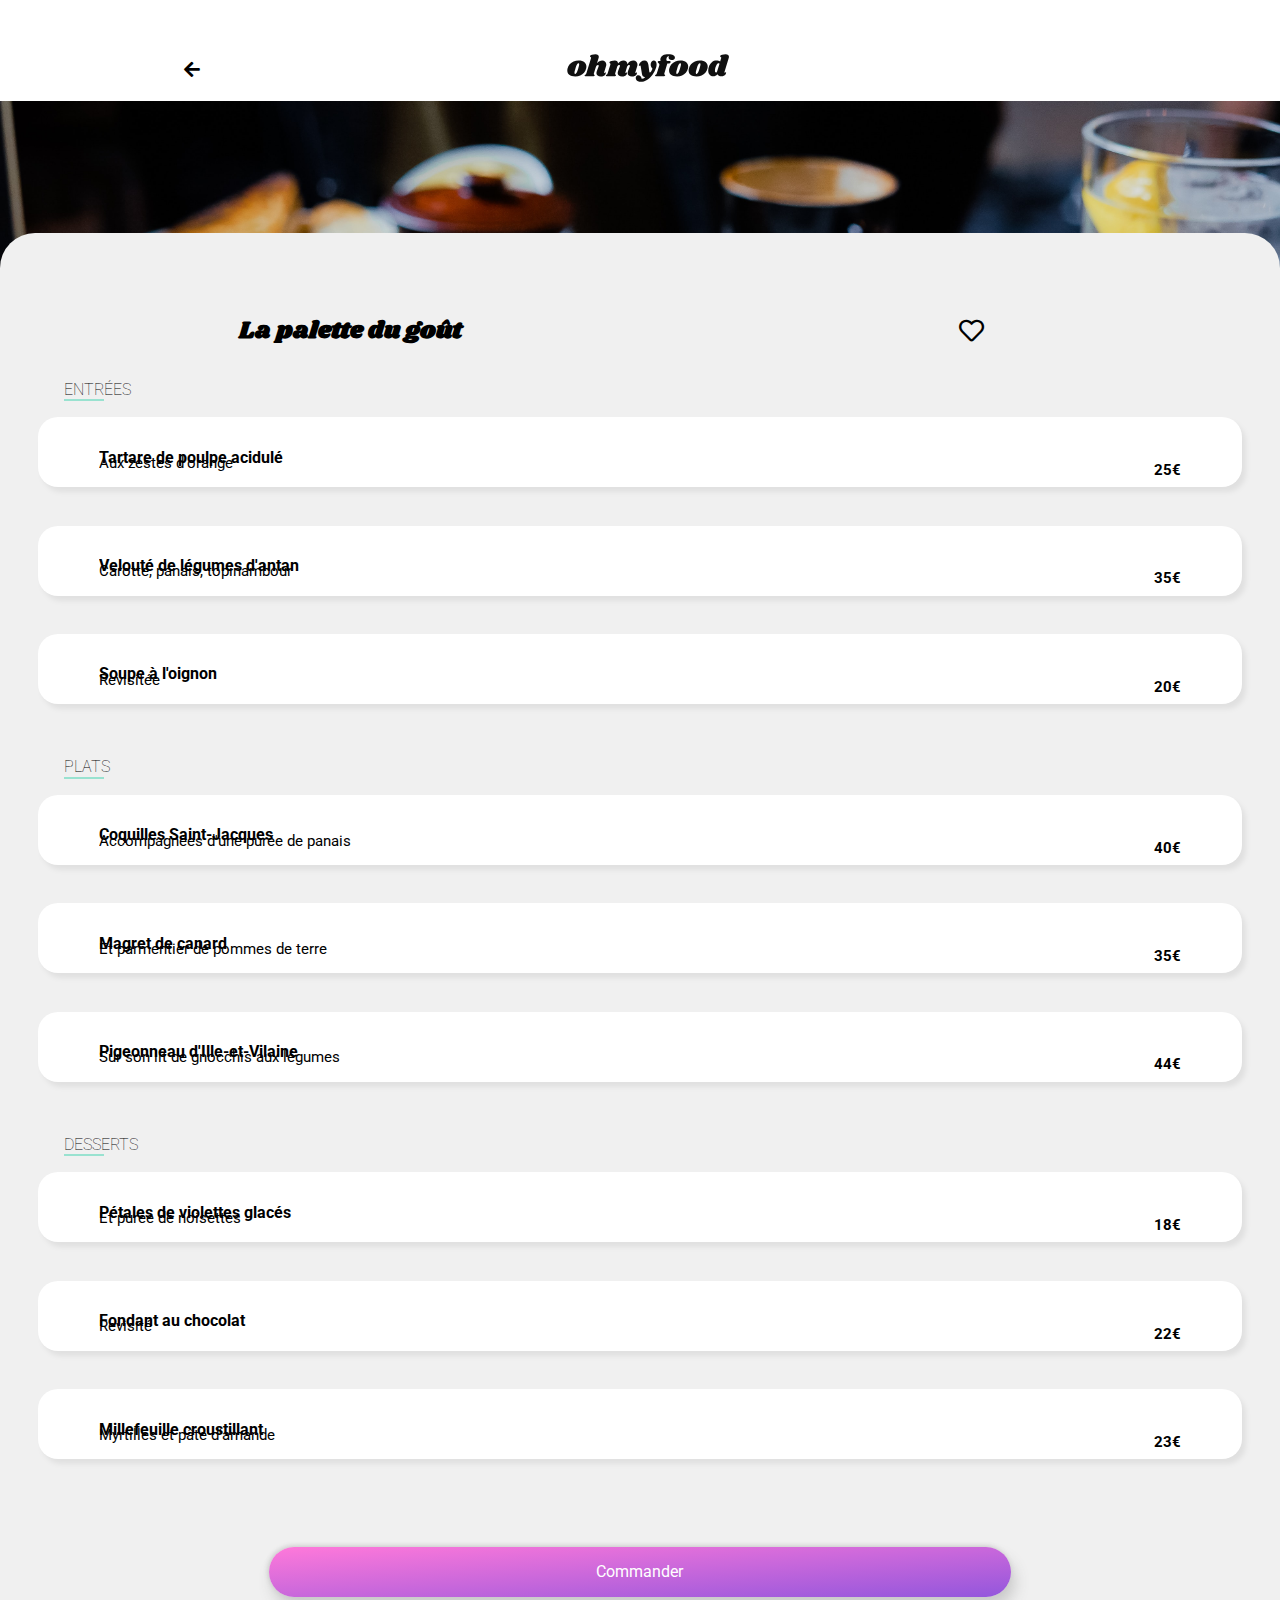
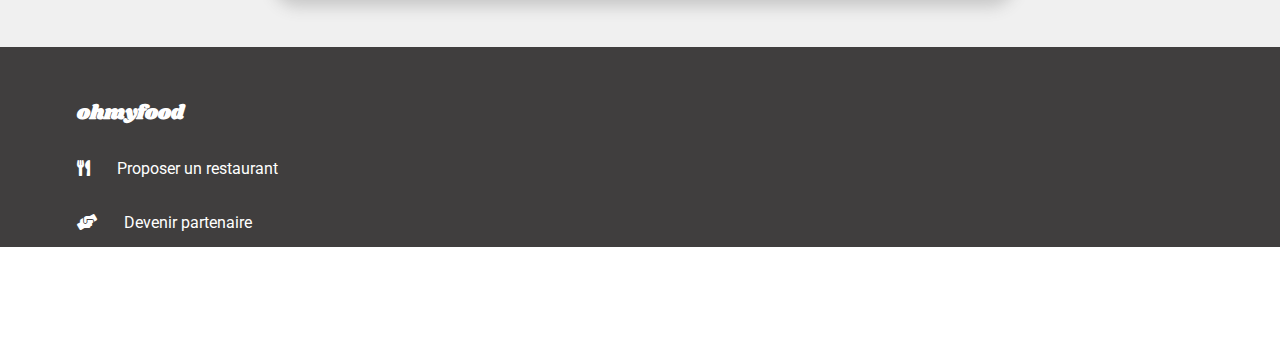
==== ohmyfood/html/ala_francaise.html @ 98b562d3 "correction setup loading spinner; ajout des autres menus" ====
<!DOCTYPE html>
<html lang="en">

<head>
    <meta charset="UTF-8">
    <meta http-equiv="X-UA-Compatible" content="IE=edge">
    <meta name="viewport" content="width=device-width , initial-scale=1.0">
    <link rel="stylesheet" href="../css/normalize.css">
    <link rel="stylesheet" href="../css/styles.css">
    <!--  <link rel="stylesheet" href="css/main.css">-->
    <link rel="stylesheet" href="https://cdnjs.cloudflare.com/ajax/libs/font-awesome/5.15.4/css/all.min.css">
    <title>Menu - La palette du goût</title>
</head>

<body>

    <header class="header_menu">
        <div class="retour">
            <a href="../index.html">
                <i class="fas fa-arrow-left arrow"></i>
            </a>
        </div>
        <div class="logo">
            <img src="../images/logo/ohmyfood@2x.svg" alt="logo Ohmyfood" class="ohmyfood" />
        </div>
        <div></div>

    </header>

    <main>
        <section class="menu_pic">
            <img src="../images/restaurants/ala_francaise.jpg" alt="palette_gout" class="menu_img">
        </section>
        <section class="menu">
            <div class="menu_title">
                <h2>La palette du goût</h2>
                <span class="fa-stack card_heart">
                    <i class="far fa-heart fa-stack-1x heartr"></i>
                    <i class="fas fa-heart fa-stack-1x hearts"></i>
                </span>
            </div>
            <h3>Entrées</h3>
            <div class="menu_part">

                <div class="menu_btn">
                    <div class="btn_txt">
                        <h4>Tartare de poulpe acidulé</h4>
                        <p>Aux zestes d'orange</p>
                    </div>
                    <div class="btn_price">
                        <h4>25€</h4>
                    </div>
                    <div class="btn_ck"><i class="fas fa-check-circle ck_circle"></i></div>
                </div>

                <div class="menu_btn">
                    <div class="btn_txt">
                        <h4>Velouté de légumes d'antan</h4>
                        <p>Carotte, panais, topinambour</p>
                    </div>
                     <div class="btn_price">
                        <h4>35€</h4>
                    </div>
                    <div class="btn_ck"><i class="fas fa-check-circle ck_circle"></i></div>
                </div>

                <div class="menu_btn">
                    <div class="btn_txt">
                        <h4>Soupe à l'oignon</h4>
                        <p>Revisitée</p>
                    </div>
                    <div class="btn_price">
                        <h4>20€</h4>
                    </div>
                    <div class="btn_ck"><i class="fas fa-check-circle ck_circle"></i></div>
                </div>
            </div>

            <h3>Plats</h3>
            <div class="menu_part">

                <div class="menu_btn">
                    <div class="btn_txt">
                        <h4>Coquilles Saint-Jacques</h4>
                        <p>Accompagnées d'une purée de panais</p>
                    </div>

                    <div class="btn_price">
                        <h4>40€</h4>
                    </div>
                    <div class="btn_ck"><i class="fas fa-check-circle ck_circle"></i></div>

                </div>
                <div class="menu_btn">
                    <div class="btn_txt">
                        <h4>Magret de canard</h4>
                        <p>Et parmentier de pommes de terre</p>
                    </div>
                    <div class="btn_price">
                        <h4>35€</h4>
                    </div>
                    <div class="btn_ck"><i class="fas fa-check-circle ck_circle"></i></div>
                </div>
                <div class="menu_btn">
                    <div class="btn_txt">
                        <h4>Pigeonneau d'Ille-et-Vilaine</h4>
                        <p>Sur son lit de gnocchis aux légumes</p>
                    </div>
                    <div class="btn_price">
                        <h4>44€</h4>
                    </div>
                    <div class="btn_ck"><i class="fas fa-check-circle ck_circle"></i></div>
                </div>
            </div>

            <h3>Desserts</h3>
            <div class="menu_part">

                <div class="menu_btn">
                    <div class="btn_txt">
                        <h4>Pétales de violettes glacés</h4>
                        <p>Et purée de noisettes</p>
                    </div>
                    <div class="btn_price">
                        <h4>18€</h4>
                    </div>
                    <div class="btn_ck"><i class="fas fa-check-circle ck_circle"></i></div>
                </div>
                <div class="menu_btn">
                    <div class="btn_txt">
                        <h4>Fondant au chocolat</h4>
                        <p>Revisité</p>
                    </div>

                    <div class="btn_price">
                        <h4>22€</h4>
                    </div>
                    <div class="btn_ck"><i class="fas fa-check-circle ck_circle"></i></div>

                </div>
                <div class="menu_btn">
                    <div class="btn_txt">
                        <h4>Millefeuille croustillant</h4>
                        <p>Myrtilles et pâte d'amande</p>
                    </div>
                    <div class="btn_price">
                        <h4>23€</h4>
                    </div>
                    <div class="btn_ck"><i class="fas fa-check-circle ck_circle"></i></div>
                </div>
            </div>

            <div class="command">
                <div class="menu_command">
                    <a href="#">
                        <p> Commander</p>
                    </a>
                </div>
            </div>



        </section>

    </main>

    <footer>
        <h2> ohmyfood </h2>

        <div class="foot_links">
            <a href="mailto:contact@ohmyfood.com"> <i class="fas fa-utensils utensils"></i> Proposer un restaurant</a>

        </div>
        <div class="foot_links">
            <a href="mailto:contact@ohmyfood.com"> <i class="fas fa-hands-helping partner"></i> Devenir partenaire</a>
        </div>
        <div class="foot_links"><a href="#"> Mentions légales</a> </div>
        <div class="foot_links"><a href="mailto:contact@ohmyfood.com"> Contact</a> </div>
    </footer>
</body>

</html>
---- ohmyfood/css/styles.css ----
@import url('https://fonts.googleapis.com/css?family=Roboto|Shrikhand');

body {

    font-family: 'Roboto', sans-serif;
}

* {
    box-sizing: border-box;
}

a {
    text-decoration: none;
    color: black;
}


/****************************/
/********** LOADING *********/
/********** SPINNER *********/
/****************************/

.body_spin {

    width: 100%;
    height:100vh;
    display: flex;
    background-color: white;
    justify-content: center;
    align-items: center;
    position: fixed;
    z-index: 2;
    top: 0;
    animation: hideload forwards;
    animation-delay: 2s;
    
}

.spinner {

    position: fixed;
    display: flex;
    justify-content: center;
    align-items: center;
    width: 250px;
    height: 250px;

}

.spinner-sector {

    border-radius: 50%;
    position: absolute;
    z-index: 3;
    width: 100%;
    height: 100%;
    border: 15px solid transparent;
    mix-blend-mode: overlay;

}

.spinner-text {
    animation: loading-opacity 2s ease-in-out infinite;
    font-size: 20px;
}

.spinner-sector-primary {

    animation: spinrotate 1.5s ease-out infinite;
    border-top: 15px solid #9356DC;


}

.spinner-sector-secondary {

    animation: spinrotate 1s ease-in infinite;
    border-top: 15px solid #FF79DA;

}

.spinner-sector-tertiary {
    animation: spinrotate 0.5s ease-in-out infinite;
    border-top: 15px solid #99E2D0;

}

@keyframes spinrotate {
    from {
        transform: rotate(0);
    }

    to {
        transform: rotate(360deg);
    }
}

@keyframes loading-opacity {

    0%,
    100% {
        opacity: 1;
    }

    25%,
    75% {
        opacity: 0.5;
    }

    50% {
        opacity: 0.1;
    }
}

@keyframes hideload {
    0% {
        transform: scale(1);
    }

    50% {
        transform: scale(1);
    }

    80% {
        transform: scale(1);
    }

    100% {
        transform: scale(0);
        height: 0px;
    }

}

/****************************/

header {
    height: 63px;
    display: flex;
    justify-content: center;
    align-items: center;
    margin-top: 3%;

}

.ohmyfood {
    height: 28px;
}

.header_menu {
    display: flex;
    justify-content: space-around;
}

.arrow {
    font-size: 18px;
}

.location {
    height: 50px;
    display: flex;
    justify-content: center;
    align-items: center;
    background-color: #e0e0e0;
    text-indent: 10px;
}

.explorer {
    height: 287px;
    background-color: #f0f0f0;

    display: flex;
    flex-direction: column;
    align-items: center;
}


.explorer_txt {
    text-align: center;
}

.explorer_txt h2 {
    width: 75%;
    margin: 10%;
    text-indent: 1%;
}

.explorer_txt p {
    text-indent: 2%;
}

.explorer_btn,
.menu_command {
    display: flex;
    justify-content: center;
    width: 58%;
    background-image: linear-gradient(to bottom right, #FF79DA, #9356DC);
    border-radius: 25px;
    height: 50px;
    box-shadow: 4px 10px 15px #c8c8c8, -1px -1px 5px #c8c8c8;

}

.explorer_btn p,
.menu_command p {
    color: white;
}

.command {
    height: 150px;
    display: flex;
    justify-content: center;
    align-items: center;
}

/* section fonctionnement */

.sec_fonction {
    height: 440px;
    margin-left: 5%;
    margin-top: 10%;

}

.fct_part {
    display: flex;
    align-items: center;
    margin-top: 5%;

}

.fct_btn {
    height: 75px;
    background-color: #f0f0f0;
    display: flex;
    align-items: center;
    justify-content: center;
    width: 90%;
    border-radius: 25px;
    box-shadow: 4px 5px 5px #e0e0e0;;
    font-weight: bold;
    cursor: pointer;
}

.list, .store {
   font-size: 18px;
   color: gray;
}

.mobile {

    font-size: 22px;  
    color: gray;
}  


.fct_btn p {
    margin-left: 10%;
    margin-right: 10%;
}

.fct_btn:hover {

    background-color: rgb(147, 86, 220, 0.1);

}

.fct_btn:hover>.fas {

    color: #9356DC;

}


.fct_nb {
    color: white;
    background-color: #9356DC;
    border-radius: 50%;

    padding: 6px;
    padding-left: 8px;
    padding-right: 8px;
    margin-right: -4%;
    z-index: 1;
}



/* restaurants */


.sec_restau {
    background-color: #f0f0f0;
    height: 1220px;
    width: 100%;
    padding-top: 5%;

}

.sec_restau h2 {
    margin-left: 5%;

}

.card {
    width: 90%;
    height: 255px;
    background-color: white;
    margin-left: 5%;
    margin-bottom: 5%;
    border-radius: 25px;
    position: relative;
    z-index: 0;
    box-shadow: 4px 10px 15px #c8c8c8, -1px -1px 5px #c8c8c8;
}


.card_img {
    width: 100%;
    height: 180px;
    border-top-left-radius: 25px;
    border-top-right-radius: 25px;
    object-fit: cover;


}

.nouveau {
    color: #0b916f;
    font-weight: bolder;
    padding-top: 8px;
    padding-bottom: 8px;
    padding-left: 13px;
    padding-right: 13px;
    font-size: 12px;
    background-color: #99e2d0;
    position: absolute;
    right: 5%;
    top: 5%;
}


.card_desc {
    display: flex;
    justify-content: space-between;
    align-items: center;
    margin-left: 5%;
    margin-top: -2%;
}

.card_txt h4 {


    margin-bottom: -10%;
}

.card_heart {
    font-size: 25px;
    margin-right: 3%;
    cursor: pointer;
}

/* heart solid */
.hearts {
    transform: scale(0);
}

/*heart regular */
.heartr {
    transform: scale(1);
}


.heartr:hover+.hearts {
    transform: scale(1);
    transition: transform 2s ease-in-out;
    background: -webkit-linear-gradient(to bottom right, #FF79DA, #9356DC);
    background: -moz-linear-gradient(to bottom right, #FF79DA, #9356DC);
    background: linear-gradient(to bottom right, #FF79DA, #9356DC);
    -webkit-background-clip: text;
    background-clip: text;
    -moz-background-clip: text;
    -webkit-text-fill-color: transparent;


}


.heartr:hover {
    transform: scale(0);
    color: rgb(147, 86, 220, 0.8);
    transition: transform 0.1s ease-in-out 2s;
}



/*******************************/
/******* Menu ******************/
/*******************************/

.menu h2 {

    font-family: 'Shrikhand';

}

.menu_title {
    display: flex;
    justify-content: space-around;
    align-content: center;
    align-items: center;

}

.menu_title .heart_menu {
    font-size: 25px;
}

.menu_pic {
    height: 260px;
}

.menu_img {

    width: 100%;
    object-fit: cover;
    position: relative;
    z-index: 0;
}

.menu {
    background-color: #f0f0f0;
    border-top-left-radius: 35px;
    border-top-right-radius: 35px;
    margin-top: -10%;
    padding-top: 5%;
    position: relative;
    z-index: 1;
}

.menu_part {
    display: flex;
    flex-direction: column;
    align-items: center;

}


/**************************************************/
/********** animation  apparition du menu *********/
/**************************************************/

@keyframes appear {
    0% {
        opacity: 0;
    }

    65% {
        opacity: 0.9;
    }

    100% {
        opacity: 1;
    }
}


.menu_btn {
    height: 70px;
    width: 94%;
    display: flex;
    background-color: white;
    justify-content: space-between;
    align-items: flex-end;
    margin-bottom: 3%;
    border-radius: 20px;
    animation: appear 1.5s ease-in-out both;
    animation-direction: normal;
    box-shadow: 4px 5px 5px #e0e0e0;
    cursor: pointer;
}

.menu_btn:nth-child(1) {
    animation-delay: 0.3s
}

.menu_btn:nth-child(2) {
    animation-delay: 0.8s
}

.menu_btn:nth-child(3) {
    animation-delay: 1.3s
}

.menu_btn:nth-child(4) {
    animation-delay: 1.8s
}

.menu h3 {
    font-size: 16px;
    font-weight: 100;
    text-transform: uppercase;
    margin-left: 5%;
}

.menu h3::after {
    content: "";
    display: block;
    background: #99E2D0;
    width: 40px;
    height: 2px;
}

.btn_price {
    margin-right: 3%;
}


.btn_txt {
    width: 75%;
    margin-left: 5%;

}

.btn_txt p {
    font-size: 15px;
    white-space: nowrap;
    overflow: hidden;
    text-overflow: ellipsis;


}

.btn_txt h4 {
    margin-bottom: -3%;
    white-space: nowrap;
    overflow: hidden;
    text-overflow: ellipsis;

}




/**************************************************/
/********** animation  check circle        *********/
/**************************************************/




.btn_price {
    
    margin-right: 5%;
    font-size: 15px;
    margin-bottom: -1%;

}

.menu_btn:hover .btn_price {
    animation: move 0.3s ease-in-out forwards;
}


@keyframes move {
    0% {
        transform: translateX(0px);
    }

    100% {
        transform: translateX(-70px);
    }

}

.btn_ck {

    height: 70px;
    position: absolute;
    right: 0;
    background: #99E2D0;
    display: flex;
    justify-content: center;
    align-items: center;
    border-radius: 0 20px 20px 0;
    opacity: 0;
    margin-right: 3%;

}


.menu_btn:hover .btn_ck {

    width: 16%;
    visibility: visible;
    opacity: 1;
    transition: all 0.3s ease-in-out;

}

.menu_btn:hover  .btn_txt {

    width: 62%;


}

.ck_circle {

    font-size: 25px;
    color: white;
}

@keyframes ckrotate {
    0% {
        transform: rotate(0deg);
    }

    100% {
        transform: rotate(360deg);
    }

}

.menu_btn:hover .ck_circle {
    opacity: 1;
    animation: ckrotate 0.6s ease-in-out;
}

/************************************/
/************************************/
/* footer */

footer {
    padding: 3%;
    padding-left: 6%;
    background-color: #403e3e;
    color: white;
    height: 200px;
}


footer h2 {

    font-family: 'Shrikhand';
    font-size: 20px;
}

.foot_links {

    margin-top: 3%;
}

.foot_links p {

    margin-left: 2%;
}



footer a:link,
footer a:visited {
    color: white;
}

.utensils,
.partner {
    padding-right: 2%;
}
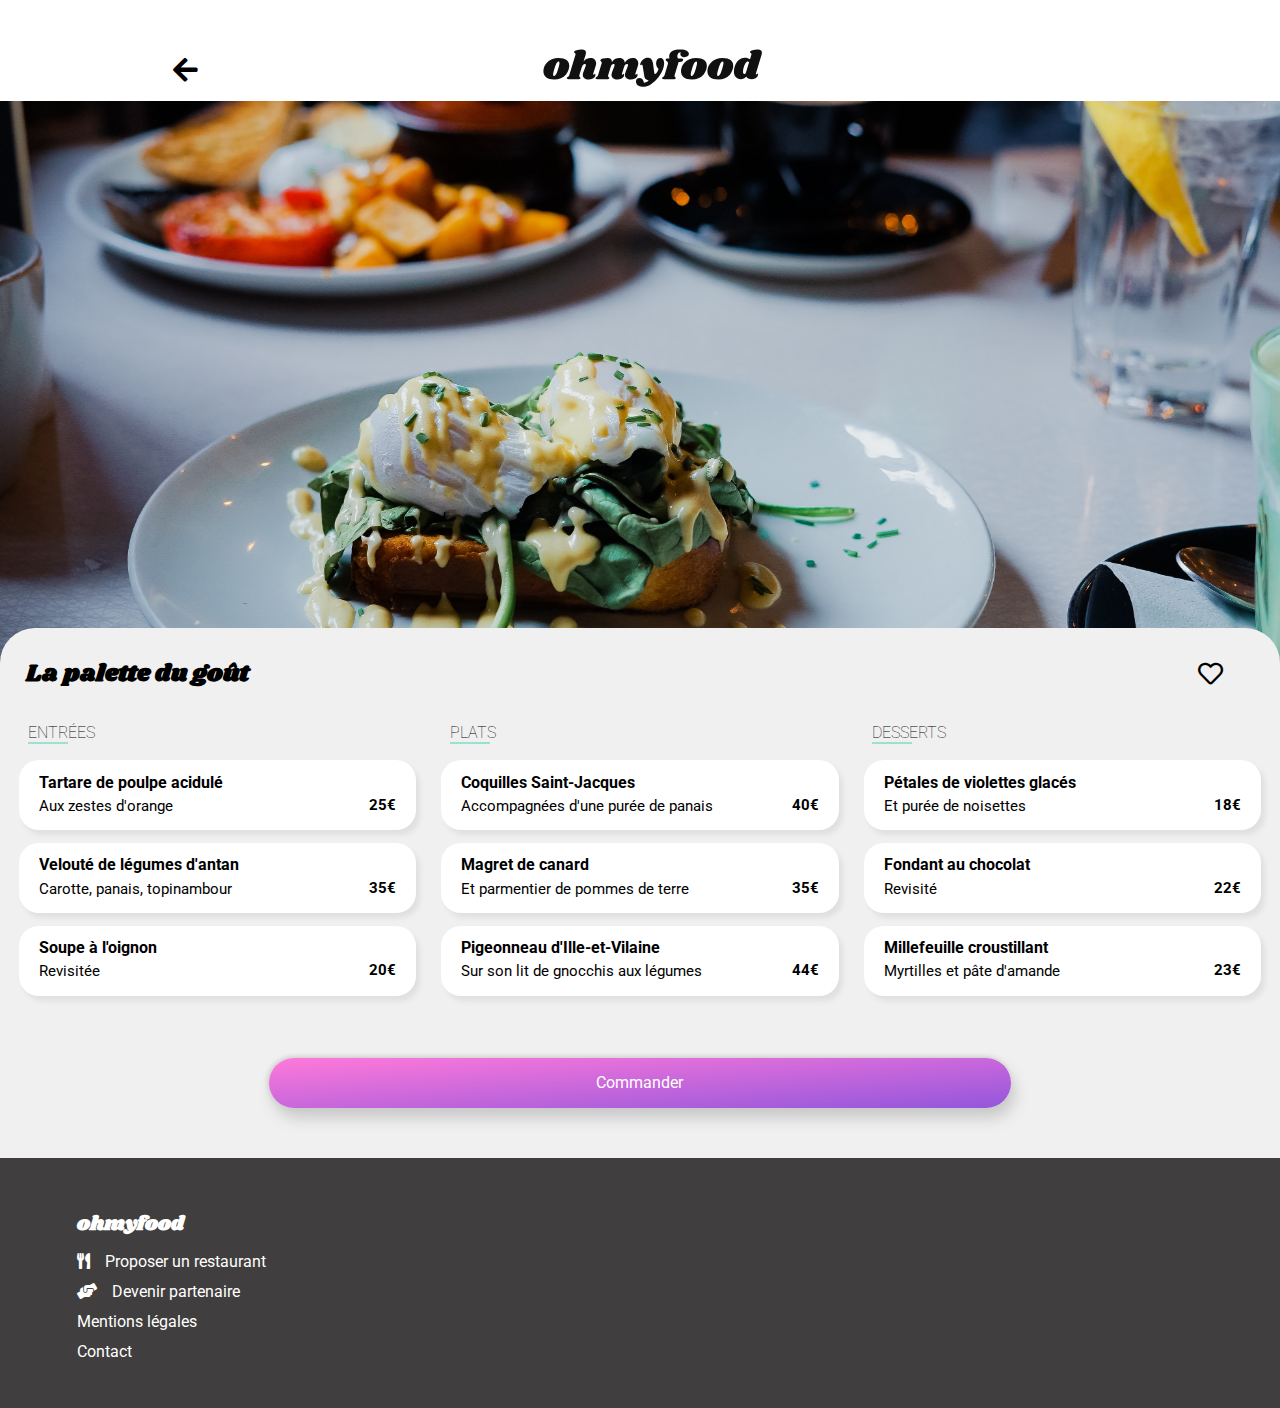
==== commit 573ee880: "using sass; adding media queries" ====
--- a/ohmyfood/html/ala_francaise.html
+++ b/ohmyfood/html/ala_francaise.html
@@ -6,8 +6,8 @@
     <meta http-equiv="X-UA-Compatible" content="IE=edge">
     <meta name="viewport" content="width=device-width , initial-scale=1.0">
     <link rel="stylesheet" href="../css/normalize.css">
-    <link rel="stylesheet" href="../css/styles.css">
-    <!--  <link rel="stylesheet" href="css/main.css">-->
+    <!-- <link rel="stylesheet" href="../css/styles.css">-->
+    <link rel="stylesheet" href="../css/main.css">
     <link rel="stylesheet" href="https://cdnjs.cloudflare.com/ajax/libs/font-awesome/5.15.4/css/all.min.css">
     <title>Menu - La palette du goût</title>
 </head>
@@ -39,115 +39,124 @@
                     <i class="fas fa-heart fa-stack-1x hearts"></i>
                 </span>
             </div>
-            <h3>Entrées</h3>
-            <div class="menu_part">
 
-                <div class="menu_btn">
-                    <div class="btn_txt">
-                        <h4>Tartare de poulpe acidulé</h4>
-                        <p>Aux zestes d'orange</p>
+            <div class="menu_main">
+                <div class="menu_partup">
+                    <h3>Entrées</h3>
+                    <div class="menu_part">
+
+                        <div class="menu_btn">
+                            <div class="btn_txt">
+                                <h4>Tartare de poulpe acidulé</h4>
+                                <p>Aux zestes d'orange</p>
+                            </div>
+                            <div class="btn_price">
+                                <h4>25€</h4>
+                            </div>
+                            <div class="btn_ck"><i class="fas fa-check-circle ck_circle"></i></div>
+                        </div>
+
+                        <div class="menu_btn">
+                            <div class="btn_txt">
+                                <h4>Velouté de légumes d'antan</h4>
+                                <p>Carotte, panais, topinambour</p>
+                            </div>
+                            <div class="btn_price">
+                                <h4>35€</h4>
+                            </div>
+                            <div class="btn_ck"><i class="fas fa-check-circle ck_circle"></i></div>
+                        </div>
+
+                        <div class="menu_btn">
+                            <div class="btn_txt">
+                                <h4>Soupe à l'oignon</h4>
+                                <p>Revisitée</p>
+                            </div>
+                            <div class="btn_price">
+                                <h4>20€</h4>
+                            </div>
+                            <div class="btn_ck"><i class="fas fa-check-circle ck_circle"></i></div>
+                        </div>
                     </div>
-                    <div class="btn_price">
-                        <h4>25€</h4>
-                    </div>
-                    <div class="btn_ck"><i class="fas fa-check-circle ck_circle"></i></div>
                 </div>
 
-                <div class="menu_btn">
-                    <div class="btn_txt">
-                        <h4>Velouté de légumes d'antan</h4>
-                        <p>Carotte, panais, topinambour</p>
+                <div class="menu_partup">
+                    <h3>Plats</h3>
+                    <div class="menu_part">
+
+                        <div class="menu_btn">
+                            <div class="btn_txt">
+                                <h4>Coquilles Saint-Jacques</h4>
+                                <p>Accompagnées d'une purée de panais</p>
+                            </div>
+
+                            <div class="btn_price">
+                                <h4>40€</h4>
+                            </div>
+                            <div class="btn_ck"><i class="fas fa-check-circle ck_circle"></i></div>
+
+                        </div>
+                        <div class="menu_btn">
+                            <div class="btn_txt">
+                                <h4>Magret de canard</h4>
+                                <p>Et parmentier de pommes de terre</p>
+                            </div>
+                            <div class="btn_price">
+                                <h4>35€</h4>
+                            </div>
+                            <div class="btn_ck"><i class="fas fa-check-circle ck_circle"></i></div>
+                        </div>
+                        <div class="menu_btn">
+                            <div class="btn_txt">
+                                <h4>Pigeonneau d'Ille-et-Vilaine</h4>
+                                <p>Sur son lit de gnocchis aux légumes</p>
+                            </div>
+                            <div class="btn_price">
+                                <h4>44€</h4>
+                            </div>
+                            <div class="btn_ck"><i class="fas fa-check-circle ck_circle"></i></div>
+                        </div>
                     </div>
-                     <div class="btn_price">
-                        <h4>35€</h4>
+                </div>
+                <div class="menu_partup">
+                    <h3>Desserts</h3>
+                    <div class="menu_part">
+
+                        <div class="menu_btn">
+                            <div class="btn_txt">
+                                <h4>Pétales de violettes glacés</h4>
+                                <p>Et purée de noisettes</p>
+                            </div>
+                            <div class="btn_price">
+                                <h4>18€</h4>
+                            </div>
+                            <div class="btn_ck"><i class="fas fa-check-circle ck_circle"></i></div>
+                        </div>
+                        <div class="menu_btn">
+                            <div class="btn_txt">
+                                <h4>Fondant au chocolat</h4>
+                                <p>Revisité</p>
+                            </div>
+
+                            <div class="btn_price">
+                                <h4>22€</h4>
+                            </div>
+                            <div class="btn_ck"><i class="fas fa-check-circle ck_circle"></i></div>
+
+                        </div>
+                        <div class="menu_btn">
+                            <div class="btn_txt">
+                                <h4>Millefeuille croustillant</h4>
+                                <p>Myrtilles et pâte d'amande</p>
+                            </div>
+                            <div class="btn_price">
+                                <h4>23€</h4>
+                            </div>
+                            <div class="btn_ck"><i class="fas fa-check-circle ck_circle"></i></div>
+                        </div>
                     </div>
-                    <div class="btn_ck"><i class="fas fa-check-circle ck_circle"></i></div>
                 </div>
 
-                <div class="menu_btn">
-                    <div class="btn_txt">
-                        <h4>Soupe à l'oignon</h4>
-                        <p>Revisitée</p>
-                    </div>
-                    <div class="btn_price">
-                        <h4>20€</h4>
-                    </div>
-                    <div class="btn_ck"><i class="fas fa-check-circle ck_circle"></i></div>
-                </div>
-            </div>
-
-            <h3>Plats</h3>
-            <div class="menu_part">
-
-                <div class="menu_btn">
-                    <div class="btn_txt">
-                        <h4>Coquilles Saint-Jacques</h4>
-                        <p>Accompagnées d'une purée de panais</p>
-                    </div>
-
-                    <div class="btn_price">
-                        <h4>40€</h4>
-                    </div>
-                    <div class="btn_ck"><i class="fas fa-check-circle ck_circle"></i></div>
-
-                </div>
-                <div class="menu_btn">
-                    <div class="btn_txt">
-                        <h4>Magret de canard</h4>
-                        <p>Et parmentier de pommes de terre</p>
-                    </div>
-                    <div class="btn_price">
-                        <h4>35€</h4>
-                    </div>
-                    <div class="btn_ck"><i class="fas fa-check-circle ck_circle"></i></div>
-                </div>
-                <div class="menu_btn">
-                    <div class="btn_txt">
-                        <h4>Pigeonneau d'Ille-et-Vilaine</h4>
-                        <p>Sur son lit de gnocchis aux légumes</p>
-                    </div>
-                    <div class="btn_price">
-                        <h4>44€</h4>
-                    </div>
-                    <div class="btn_ck"><i class="fas fa-check-circle ck_circle"></i></div>
-                </div>
-            </div>
-
-            <h3>Desserts</h3>
-            <div class="menu_part">
-
-                <div class="menu_btn">
-                    <div class="btn_txt">
-                        <h4>Pétales de violettes glacés</h4>
-                        <p>Et purée de noisettes</p>
-                    </div>
-                    <div class="btn_price">
-                        <h4>18€</h4>
-                    </div>
-                    <div class="btn_ck"><i class="fas fa-check-circle ck_circle"></i></div>
-                </div>
-                <div class="menu_btn">
-                    <div class="btn_txt">
-                        <h4>Fondant au chocolat</h4>
-                        <p>Revisité</p>
-                    </div>
-
-                    <div class="btn_price">
-                        <h4>22€</h4>
-                    </div>
-                    <div class="btn_ck"><i class="fas fa-check-circle ck_circle"></i></div>
-
-                </div>
-                <div class="menu_btn">
-                    <div class="btn_txt">
-                        <h4>Millefeuille croustillant</h4>
-                        <p>Myrtilles et pâte d'amande</p>
-                    </div>
-                    <div class="btn_price">
-                        <h4>23€</h4>
-                    </div>
-                    <div class="btn_ck"><i class="fas fa-check-circle ck_circle"></i></div>
-                </div>
             </div>
 
             <div class="command">
--- a/ohmyfood/css/main.css
+++ b/ohmyfood/css/main.css
@@ -0,0 +1,1054 @@
+@import url("https://fonts.googleapis.com/css?family=Roboto|Shrikhand");
+body {
+  font-family: 'Roboto', sans-serif;
+}
+
+* {
+  -webkit-box-sizing: border-box;
+          box-sizing: border-box;
+}
+
+a {
+  text-decoration: none;
+  color: black;
+}
+
+/****************************/
+/*   variables             */
+/****************************/
+/*   mixins             */
+/****************************/
+/*   keyframes             */
+/* keyframes loading spinner */
+@-webkit-keyframes spinrotate {
+  from {
+    -webkit-transform: rotate(0);
+            transform: rotate(0);
+  }
+  to {
+    -webkit-transform: rotate(360deg);
+            transform: rotate(360deg);
+  }
+}
+@keyframes spinrotate {
+  from {
+    -webkit-transform: rotate(0);
+            transform: rotate(0);
+  }
+  to {
+    -webkit-transform: rotate(360deg);
+            transform: rotate(360deg);
+  }
+}
+
+@-webkit-keyframes loading-opacity {
+  0%,
+  100% {
+    opacity: 1;
+  }
+  25%,
+  75% {
+    opacity: 0.5;
+  }
+  50% {
+    opacity: 0.1;
+  }
+}
+
+@keyframes loading-opacity {
+  0%,
+  100% {
+    opacity: 1;
+  }
+  25%,
+  75% {
+    opacity: 0.5;
+  }
+  50% {
+    opacity: 0.1;
+  }
+}
+
+@-webkit-keyframes hideload {
+  0% {
+    -webkit-transform: scale(1);
+            transform: scale(1);
+  }
+  50% {
+    -webkit-transform: scale(1);
+            transform: scale(1);
+  }
+  80% {
+    -webkit-transform: scale(1);
+            transform: scale(1);
+  }
+  100% {
+    -webkit-transform: scale(0);
+            transform: scale(0);
+    height: 0px;
+  }
+}
+
+@keyframes hideload {
+  0% {
+    -webkit-transform: scale(1);
+            transform: scale(1);
+  }
+  50% {
+    -webkit-transform: scale(1);
+            transform: scale(1);
+  }
+  80% {
+    -webkit-transform: scale(1);
+            transform: scale(1);
+  }
+  100% {
+    -webkit-transform: scale(0);
+            transform: scale(0);
+    height: 0px;
+  }
+}
+
+/********************************/
+/* keyframes apparition menu */
+@-webkit-keyframes appear {
+  0% {
+    opacity: 0;
+  }
+  65% {
+    opacity: 0.9;
+  }
+  100% {
+    opacity: 1;
+  }
+}
+@keyframes appear {
+  0% {
+    opacity: 0;
+  }
+  65% {
+    opacity: 0.9;
+  }
+  100% {
+    opacity: 1;
+  }
+}
+
+/***************************/
+/* keyframes check circle  rotate */
+@-webkit-keyframes move {
+  0% {
+    -webkit-transform: translateX(0px);
+            transform: translateX(0px);
+  }
+  100% {
+    -webkit-transform: translateX(-70px);
+            transform: translateX(-70px);
+  }
+}
+@keyframes move {
+  0% {
+    -webkit-transform: translateX(0px);
+            transform: translateX(0px);
+  }
+  100% {
+    -webkit-transform: translateX(-70px);
+            transform: translateX(-70px);
+  }
+}
+
+@media only screen and (min-width: 600px) {
+  @-webkit-keyframes move {
+    0% {
+      -webkit-transform: translateX(0px);
+              transform: translateX(0px);
+    }
+    100% {
+      -webkit-transform: translateX(-140px);
+              transform: translateX(-140px);
+    }
+  }
+  @keyframes move {
+    0% {
+      -webkit-transform: translateX(0px);
+              transform: translateX(0px);
+    }
+    100% {
+      -webkit-transform: translateX(-140px);
+              transform: translateX(-140px);
+    }
+  }
+}
+
+@media only screen and (min-width: 900px) {
+  @-webkit-keyframes move {
+    0% {
+      -webkit-transform: translateX(0px);
+              transform: translateX(0px);
+    }
+    100% {
+      -webkit-transform: translateX(-70px);
+              transform: translateX(-70px);
+    }
+  }
+  @keyframes move {
+    0% {
+      -webkit-transform: translateX(0px);
+              transform: translateX(0px);
+    }
+    100% {
+      -webkit-transform: translateX(-70px);
+              transform: translateX(-70px);
+    }
+  }
+}
+
+@-webkit-keyframes ckrotate {
+  0% {
+    -webkit-transform: rotate(0deg);
+            transform: rotate(0deg);
+  }
+  100% {
+    -webkit-transform: rotate(360deg);
+            transform: rotate(360deg);
+  }
+}
+
+@keyframes ckrotate {
+  0% {
+    -webkit-transform: rotate(0deg);
+            transform: rotate(0deg);
+  }
+  100% {
+    -webkit-transform: rotate(360deg);
+            transform: rotate(360deg);
+  }
+}
+
+/************************************/
+/************************************/
+header {
+  height: 63px;
+  display: -webkit-box;
+  display: -ms-flexbox;
+  display: flex;
+  -webkit-box-pack: center;
+      -ms-flex-pack: center;
+          justify-content: center;
+  -webkit-box-align: center;
+      -ms-flex-align: center;
+          align-items: center;
+  margin-top: 3%;
+}
+
+.ohmyfood {
+  height: 28px;
+}
+
+@media only screen and (min-width: 1050px) {
+  .ohmyfood {
+    height: 38px;
+  }
+}
+
+.header_menu {
+  display: -webkit-box;
+  display: -ms-flexbox;
+  display: flex;
+  -ms-flex-pack: distribute;
+      justify-content: space-around;
+}
+
+.arrow {
+  font-size: 18px;
+}
+
+@media only screen and (min-width: 1050px) {
+  .arrow {
+    font-size: 28px;
+  }
+}
+
+/********************/
+.location {
+  height: 50px;
+  display: -webkit-box;
+  display: -ms-flexbox;
+  display: flex;
+  -webkit-box-pack: center;
+      -ms-flex-pack: center;
+          justify-content: center;
+  -webkit-box-align: center;
+      -ms-flex-align: center;
+          align-items: center;
+  background-color: #e0e0e0;
+  text-indent: 10px;
+}
+
+/********************/
+.explorer {
+  height: 287px;
+  background-color: #f0f0f0;
+  display: -webkit-box;
+  display: -ms-flexbox;
+  display: flex;
+  -webkit-box-orient: vertical;
+  -webkit-box-direction: normal;
+      -ms-flex-direction: column;
+          flex-direction: column;
+  -webkit-box-align: center;
+      -ms-flex-align: center;
+          align-items: center;
+}
+
+.explorer_txt {
+  text-align: center;
+}
+
+.explorer_txt h2 {
+  width: 75%;
+  margin: 10%;
+  text-indent: 1%;
+}
+
+.explorer_txt p {
+  text-indent: 2%;
+}
+
+/* section fonctionnement */
+.sec_fonction {
+  height: 440px;
+  margin-left: 5%;
+  margin-top: 10%;
+}
+
+@media only screen and (min-width: 600px) {
+  .sec_fonction {
+    margin: 2%;
+  }
+}
+
+@media only screen and (min-width: 1050px) {
+  .sec_fonction {
+    height: 220px;
+    margin: 2%;
+  }
+}
+
+@media only screen and (min-width: 600px) {
+  .fct {
+    display: -webkit-box;
+    display: -ms-flexbox;
+    display: flex;
+    -webkit-box-orient: vertical;
+    -webkit-box-direction: normal;
+        -ms-flex-direction: column;
+            flex-direction: column;
+    -webkit-box-align: center;
+        -ms-flex-align: center;
+            align-items: center;
+  }
+}
+
+@media only screen and (min-width: 1050px) {
+  .fct {
+    display: -webkit-box;
+    display: -ms-flexbox;
+    display: flex;
+    -webkit-box-orient: horizontal;
+    -webkit-box-direction: normal;
+        -ms-flex-direction: row;
+            flex-direction: row;
+  }
+}
+
+@media only screen and (min-width: 600px) {
+  .sec_fonction h2 {
+    display: -webkit-box;
+    display: -ms-flexbox;
+    display: flex;
+    -webkit-box-pack: center;
+        -ms-flex-pack: center;
+            justify-content: center;
+  }
+}
+
+.fct_part {
+  display: -webkit-box;
+  display: -ms-flexbox;
+  display: flex;
+  -webkit-box-align: center;
+      -ms-flex-align: center;
+          align-items: center;
+  margin-top: 5%;
+}
+
+@media only screen and (min-width: 600px) {
+  .fct_part {
+    width: 60%;
+  }
+}
+
+@media only screen and (min-width: 1050px) {
+  .fct_part {
+    width: 33%;
+  }
+}
+
+.fct_btn {
+  height: 75px;
+  background-color: #f0f0f0;
+  display: -webkit-box;
+  display: -ms-flexbox;
+  display: flex;
+  -webkit-box-pack: center;
+      -ms-flex-pack: center;
+          justify-content: center;
+  -webkit-box-align: center;
+      -ms-flex-align: center;
+          align-items: center;
+  width: 90%;
+  border-radius: 25px;
+  -webkit-box-shadow: 4px 5px 5px #e0e0e0;
+          box-shadow: 4px 5px 5px #e0e0e0;
+  font-weight: bold;
+  cursor: pointer;
+}
+
+.list,
+.store {
+  font-size: 18px;
+  color: gray;
+}
+
+.mobile {
+  font-size: 22px;
+  color: gray;
+}
+
+.fct_btn p {
+  margin-left: 10%;
+  margin-right: 10%;
+}
+
+.fct_btn:hover {
+  background-color: rgba(147, 86, 220, 0.1);
+}
+
+.fct_btn:hover > .fas {
+  color: #9356DC;
+}
+
+.fct_nb {
+  color: white;
+  background-color: #9356DC;
+  border-radius: 50%;
+  padding: 6px;
+  padding-left: 8px;
+  padding-right: 8px;
+  margin-right: -4%;
+  z-index: 1;
+}
+
+/********************************/
+/* restaurants */
+.sec_restau {
+  background-color: #f0f0f0;
+  height: 1220px;
+  width: 100%;
+  padding-top: 5%;
+}
+
+@media only screen and (min-width: 600px) {
+  .sec_restau {
+    height: 820px;
+  }
+}
+
+@media only screen and (min-width: 600px) {
+  .restau {
+    display: -webkit-box;
+    display: -ms-flexbox;
+    display: flex;
+    -ms-flex-wrap: wrap;
+        flex-wrap: wrap;
+  }
+}
+
+.sec_restau h2 {
+  margin-left: 5%;
+}
+
+.card {
+  width: 90%;
+  height: 255px;
+  background-color: white;
+  margin-left: 5%;
+  margin-bottom: 5%;
+  border-radius: 25px;
+  position: relative;
+  z-index: 0;
+  -webkit-box-shadow: 4px 10px 15px #c8c8c8, -1px -1px 5px #c8c8c8;
+          box-shadow: 4px 10px 15px #c8c8c8, -1px -1px 5px #c8c8c8;
+}
+
+@media only screen and (min-width: 600px) {
+  .card {
+    width: 40%;
+    height: 275px;
+  }
+}
+
+.card_img {
+  width: 100%;
+  height: 180px;
+  border-top-left-radius: 25px;
+  border-top-right-radius: 25px;
+  -o-object-fit: cover;
+     object-fit: cover;
+}
+
+@media only screen and (min-width: 600px) {
+  .card_img {
+    height: 190px;
+  }
+}
+
+.nouveau {
+  color: #0b916f;
+  font-weight: bolder;
+  padding-top: 8px;
+  padding-bottom: 8px;
+  padding-left: 13px;
+  padding-right: 13px;
+  font-size: 12px;
+  background-color: #99e2d0;
+  position: absolute;
+  right: 5%;
+  top: 5%;
+}
+
+.card_desc {
+  display: -webkit-box;
+  display: -ms-flexbox;
+  display: flex;
+  -webkit-box-pack: justify;
+      -ms-flex-pack: justify;
+          justify-content: space-between;
+  -webkit-box-align: center;
+      -ms-flex-align: center;
+          align-items: center;
+  margin-left: 5%;
+  margin-top: -2%;
+}
+
+.card_txt h4 {
+  margin-bottom: -10%;
+}
+
+.card_heart {
+  font-size: 25px;
+  margin-right: 3%;
+  cursor: pointer;
+}
+
+/* heart solid */
+.hearts {
+  -webkit-transform: scale(0);
+          transform: scale(0);
+}
+
+/*heart regular */
+.heartr {
+  -webkit-transform: scale(1);
+          transform: scale(1);
+}
+
+.heartr:hover + .hearts {
+  -webkit-transform: scale(1);
+          transform: scale(1);
+  -webkit-transition: -webkit-transform 2s ease-in-out;
+  transition: -webkit-transform 2s ease-in-out;
+  transition: transform 2s ease-in-out;
+  transition: transform 2s ease-in-out, -webkit-transform 2s ease-in-out;
+  background: -webkit-gradient(linear, left top, right bottom, from(#FF79DA), to(#9356DC));
+  background: linear-gradient(to bottom right, #FF79DA, #9356DC);
+  -webkit-background-clip: text;
+  background-clip: text;
+  -moz-background-clip: text;
+  -webkit-text-fill-color: transparent;
+}
+
+.heartr:hover {
+  -webkit-transform: scale(0);
+          transform: scale(0);
+  color: rgba(147, 86, 220, 0.8);
+  -webkit-transition: -webkit-transform 0.1s ease-in-out 2s;
+  transition: -webkit-transform 0.1s ease-in-out 2s;
+  transition: transform 0.1s ease-in-out 2s;
+  transition: transform 0.1s ease-in-out 2s, -webkit-transform 0.1s ease-in-out 2s;
+}
+
+/*******************************/
+/*******************************/
+/******* Menu ******************/
+/*******************************/
+.menu h2 {
+  font-family: 'Shrikhand';
+  margin-left: 2%;
+}
+
+.menu_title {
+  display: -webkit-box;
+  display: -ms-flexbox;
+  display: flex;
+  -webkit-box-pack: justify;
+      -ms-flex-pack: justify;
+          justify-content: space-between;
+  -ms-flex-line-pack: center;
+      align-content: center;
+  -webkit-box-align: center;
+      -ms-flex-align: center;
+          align-items: center;
+}
+
+.menu_title .heart_menu {
+  font-size: 25px;
+}
+
+.menu_img {
+  width: 100%;
+  -o-object-fit: cover;
+     object-fit: cover;
+  position: relative;
+  z-index: 0;
+  height: 260px;
+}
+
+@media only screen and (min-width: 550px) {
+  .menu_img {
+    height: 340px;
+  }
+}
+
+@media only screen and (min-width: 700px) {
+  .menu_img {
+    height: 390px;
+  }
+}
+
+@media only screen and (min-width: 800px) {
+  .menu_img {
+    height: 450px;
+  }
+}
+
+@media only screen and (min-width: 900px) {
+  .menu_img {
+    height: 550px;
+  }
+}
+
+@media only screen and (min-width: 1050px) {
+  .menu_img {
+    height: 650px;
+  }
+}
+
+@media only screen and (min-width: 1300px) {
+  .menu_img {
+    height: 750px;
+  }
+}
+
+@media only screen and (min-width: 1500px) {
+  .menu_img {
+    height: 850px;
+  }
+}
+
+@media only screen and (min-width: 1700px) {
+  .menu_img {
+    height: 950px;
+  }
+}
+
+.menu {
+  background-color: #f0f0f0;
+  border-top-left-radius: 35px;
+  border-top-right-radius: 35px;
+  margin-top: -10%;
+  padding-top: 5%;
+  position: relative;
+  z-index: 1;
+}
+
+@media only screen and (min-width: 900px) {
+  .menu {
+    padding-top: 1%;
+  }
+}
+
+.menu_part {
+  display: -webkit-box;
+  display: -ms-flexbox;
+  display: flex;
+  -webkit-box-orient: vertical;
+  -webkit-box-direction: normal;
+      -ms-flex-direction: column;
+          flex-direction: column;
+  -webkit-box-align: center;
+      -ms-flex-align: center;
+          align-items: center;
+}
+
+@media only screen and (min-width: 900px) {
+  .menu_partup {
+    width: 33%;
+  }
+}
+
+@media only screen and (min-width: 900px) {
+  .menu_main {
+    display: -webkit-box;
+    display: -ms-flexbox;
+    display: flex;
+    -webkit-box-pack: center;
+        -ms-flex-pack: center;
+            justify-content: center;
+  }
+}
+
+/*************************************/
+/*************************************/
+/************************************/
+/************************************/
+/* footer */
+footer {
+  padding: 3%;
+  padding-left: 6%;
+  background-color: #403e3e;
+  color: white;
+  height: 200px;
+}
+
+@media only screen and (min-width: 600px) {
+  footer {
+    height: 250px;
+  }
+}
+
+footer h2 {
+  font-family: 'Shrikhand';
+  font-size: 20px;
+}
+
+.foot_links {
+  margin-top: 3%;
+}
+
+@media only screen and (min-width: 600px) {
+  .foot_links {
+    margin-top: 1%;
+  }
+}
+
+.foot_links p {
+  margin-left: 2%;
+}
+
+footer a:link,
+footer a:visited {
+  color: white;
+}
+
+.utensils,
+.partner {
+  padding-right: 2%;
+}
+
+@media only screen and (min-width: 600px) {
+  .utensils,
+  .partner {
+    padding-right: 1%;
+  }
+}
+
+/****************************/
+/********** LOADING *********/
+/********** SPINNER *********/
+/****************************/
+.body_spin {
+  width: 100%;
+  height: 100vh;
+  display: -webkit-box;
+  display: -ms-flexbox;
+  display: flex;
+  -webkit-box-pack: center;
+      -ms-flex-pack: center;
+          justify-content: center;
+  -webkit-box-align: center;
+      -ms-flex-align: center;
+          align-items: center;
+  background-color: white;
+  position: fixed;
+  z-index: 2;
+  top: 0;
+  -webkit-animation: hideload forwards;
+          animation: hideload forwards;
+  -webkit-animation-delay: 2s;
+          animation-delay: 2s;
+}
+
+.spinner {
+  position: fixed;
+  display: -webkit-box;
+  display: -ms-flexbox;
+  display: flex;
+  -webkit-box-pack: center;
+      -ms-flex-pack: center;
+          justify-content: center;
+  -webkit-box-align: center;
+      -ms-flex-align: center;
+          align-items: center;
+  width: 250px;
+  height: 250px;
+}
+
+.spinner-sector {
+  border-radius: 50%;
+  position: absolute;
+  z-index: 3;
+  width: 100%;
+  height: 100%;
+  border: 15px solid transparent;
+  mix-blend-mode: overlay;
+}
+
+.spinner-text {
+  -webkit-animation: loading-opacity 2s ease-in-out infinite;
+          animation: loading-opacity 2s ease-in-out infinite;
+  font-size: 20px;
+}
+
+.spinner-sector-primary {
+  -webkit-animation: spinrotate 1.5s ease-out infinite;
+          animation: spinrotate 1.5s ease-out infinite;
+  border-top: 15px solid #9356DC;
+}
+
+.spinner-sector-secondary {
+  -webkit-animation: spinrotate 1s ease-in infinite;
+          animation: spinrotate 1s ease-in infinite;
+  border-top: 15px solid #FF79DA;
+}
+
+.spinner-sector-tertiary {
+  -webkit-animation: spinrotate 0.5s ease-in-out infinite;
+          animation: spinrotate 0.5s ease-in-out infinite;
+  border-top: 15px solid #99E2D0;
+}
+
+/****************************/
+/* button expolere and command */
+.explorer_btn,
+.menu_command {
+  display: -webkit-box;
+  display: -ms-flexbox;
+  display: flex;
+  -webkit-box-pack: center;
+      -ms-flex-pack: center;
+          justify-content: center;
+  width: 58%;
+  background-image: -webkit-gradient(linear, left top, right bottom, from(#FF79DA), to(#9356DC));
+  background-image: linear-gradient(to bottom right, #FF79DA, #9356DC);
+  border-radius: 25px;
+  height: 50px;
+  -webkit-box-shadow: 4px 10px 15px #c8c8c8, -1px -1px 5px #c8c8c8;
+          box-shadow: 4px 10px 15px #c8c8c8, -1px -1px 5px #c8c8c8;
+}
+
+.explorer_btn p,
+.menu_command p {
+  color: white;
+}
+
+.command {
+  height: 150px;
+  display: -webkit-box;
+  display: -ms-flexbox;
+  display: flex;
+  -webkit-box-pack: center;
+      -ms-flex-pack: center;
+          justify-content: center;
+  -webkit-box-align: center;
+      -ms-flex-align: center;
+          align-items: center;
+}
+
+/*************************************/
+/**************************************************/
+/********** animation  apparition du menu *********/
+/**************************************************/
+.menu_btn {
+  height: 70px;
+  width: 94%;
+  display: -webkit-box;
+  display: -ms-flexbox;
+  display: flex;
+  background-color: white;
+  -webkit-box-pack: justify;
+      -ms-flex-pack: justify;
+          justify-content: space-between;
+  -webkit-box-align: end;
+      -ms-flex-align: end;
+          align-items: flex-end;
+  margin-bottom: 3%;
+  border-radius: 20px;
+  -webkit-animation: appear 1.5s ease-in-out both;
+          animation: appear 1.5s ease-in-out both;
+  -webkit-animation-direction: normal;
+          animation-direction: normal;
+  -webkit-box-shadow: 4px 5px 5px #e0e0e0;
+          box-shadow: 4px 5px 5px #e0e0e0;
+  cursor: pointer;
+}
+
+.menu_btn:nth-child(1) {
+  -webkit-animation-delay: 0.3s;
+          animation-delay: 0.3s;
+}
+
+.menu_btn:nth-child(2) {
+  -webkit-animation-delay: 0.8s;
+          animation-delay: 0.8s;
+}
+
+.menu_btn:nth-child(3) {
+  -webkit-animation-delay: 1.3s;
+          animation-delay: 1.3s;
+}
+
+.menu_btn:nth-child(4) {
+  -webkit-animation-delay: 1.8s;
+          animation-delay: 1.8s;
+}
+
+.menu h3 {
+  font-size: 16px;
+  font-weight: 100;
+  text-transform: uppercase;
+  margin-left: 5%;
+}
+
+.menu h3::after {
+  content: "";
+  display: block;
+  background: #99E2D0;
+  width: 40px;
+  height: 2px;
+}
+
+.btn_price {
+  margin-right: 3%;
+}
+
+.btn_txt {
+  width: 75%;
+  margin-left: 5%;
+}
+
+.btn_txt p {
+  font-size: 15px;
+  white-space: nowrap;
+  overflow: hidden;
+  text-overflow: ellipsis;
+}
+
+.btn_txt h4 {
+  margin-bottom: -3%;
+  white-space: nowrap;
+  overflow: hidden;
+  text-overflow: ellipsis;
+}
+
+/***************************************/
+/**************************************/
+/**************************************************/
+/********** animation  check circle        *********/
+/**************************************************/
+.btn_price {
+  margin-right: 5%;
+  font-size: 15px;
+  margin-bottom: -1%;
+}
+
+.menu_btn:hover .btn_price {
+  -webkit-animation: move 0.3s ease-in-out forwards;
+          animation: move 0.3s ease-in-out forwards;
+}
+
+.menu_btn {
+  position: relative;
+}
+
+.btn_ck {
+  height: 70px;
+  position: absolute;
+  right: 0;
+  background: #99E2D0;
+  display: -webkit-box;
+  display: -ms-flexbox;
+  display: flex;
+  -webkit-box-pack: center;
+      -ms-flex-pack: center;
+          justify-content: center;
+  -webkit-box-align: center;
+      -ms-flex-align: center;
+          align-items: center;
+  border-radius: 0 20px 20px 0;
+  opacity: 0;
+  /*    margin-right: 3%;
+    @media only screen and (min-width: 900px) {
+        margin-right: 0%;
+    }*/
+}
+
+.menu_btn:hover .btn_ck {
+  width: 16%;
+  visibility: visible;
+  opacity: 1;
+  -webkit-transition: all 0.3s ease-in-out;
+  transition: all 0.3s ease-in-out;
+}
+
+.menu_btn:hover .btn_txt {
+  width: 62%;
+}
+
+@media only screen and (min-width: 900px) {
+  .menu_btn:hover .btn_txt {
+    width: 55%;
+  }
+}
+
+@media only screen and (min-width: 1100px) {
+  .menu_btn:hover .btn_txt {
+    width: 65%;
+  }
+}
+
+.ck_circle {
+  font-size: 25px;
+  color: white;
+}
+
+.menu_btn:hover .ck_circle {
+  opacity: 1;
+  -webkit-animation: ckrotate 0.6s ease-in-out;
+          animation: ckrotate 0.6s ease-in-out;
+}
+
+/***************************************/
+/***************************************/
+/*# sourceMappingURL=main.css.map */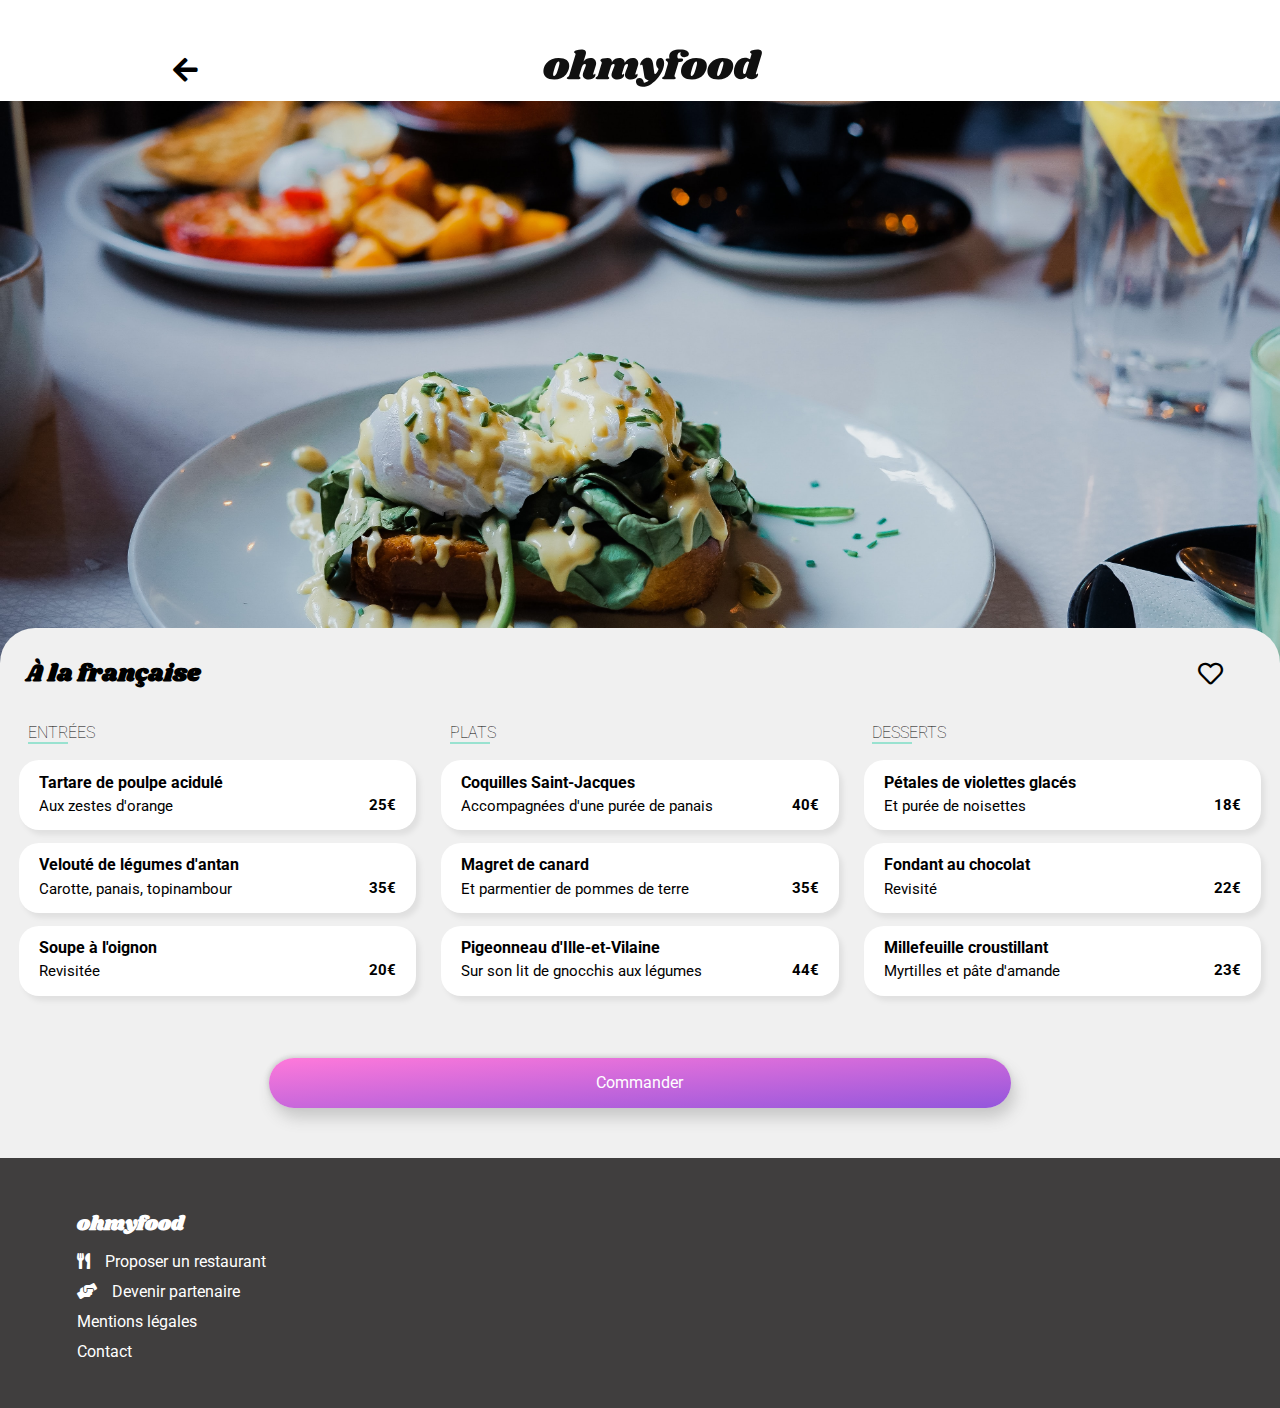
==== commit 904da404: "titles correction" ====
--- a/ohmyfood/html/ala_francaise.html
+++ b/ohmyfood/html/ala_francaise.html
@@ -9,7 +9,7 @@
     <!-- <link rel="stylesheet" href="../css/styles.css">-->
     <link rel="stylesheet" href="../css/main.css">
     <link rel="stylesheet" href="https://cdnjs.cloudflare.com/ajax/libs/font-awesome/5.15.4/css/all.min.css">
-    <title>Menu - La palette du goût</title>
+    <title>Menu - À la française</title>
 </head>
 
 <body>
@@ -33,7 +33,7 @@
         </section>
         <section class="menu">
             <div class="menu_title">
-                <h2>La palette du goût</h2>
+                <h2>À la française</h2>
                 <span class="fa-stack card_heart">
                     <i class="far fa-heart fa-stack-1x heartr"></i>
                     <i class="fas fa-heart fa-stack-1x hearts"></i>
